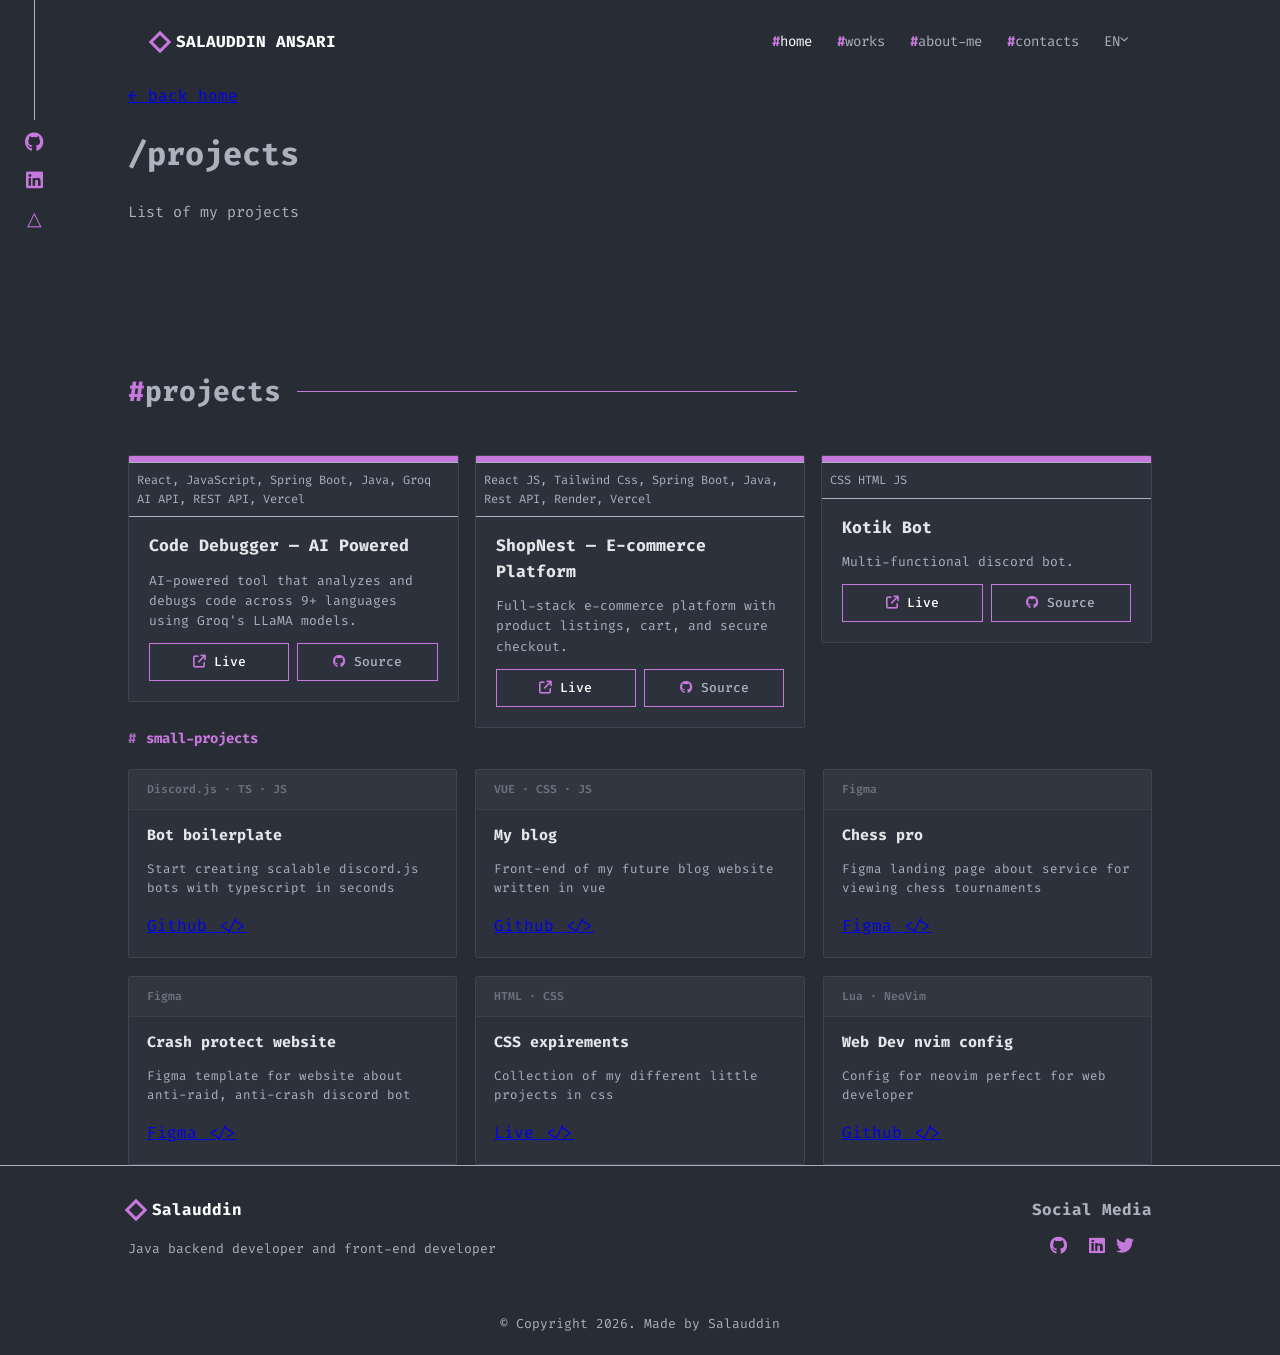
==== Projects.html @ 6e64a665 "Responsive design" ====
<!doctype html>
<html lang="en">

<head>
    <meta charset="UTF-8" />
    <meta name="viewport" content="width=device-width, initial-scale=1.0" />
    <meta name="description" content="Elias — web designer and front-end developer portfolio" />
    <title>Salauddin | Portfolio</title>
    <link rel="stylesheet" href="https://cdnjs.cloudflare.com/ajax/libs/font-awesome/6.5.1/css/all.min.css" />
    <link rel="stylesheet" href="styles.css" />
    <link rel="stylesheet" href="projects.css">
</head>

<body>
    <div class="social-rail" aria-label="Social links">
        <span></span>
        <a href="https://github.com/AnsariSalauddin" target="_blank" rel="noopener noreferrer" aria-label="GitHub"><i
                class="fa-brands fa-github"></i></a>
        <a href="https://linkedin.com/in/salauddin-ansari-560468238" target="_blank" rel="noopener noreferrer"
            aria-label="LinkedIn"><i class="fa-brands fa-linkedin"></i></a>
        <a href="#" aria-label="Figma">△</a>
    </div>
    <header class="site-header">
        <a class="brand" href="#home"><i></i>SALAUDDIN ANSARI</a>
        <button class="menu-toggle" aria-expanded="false" aria-controls="menu">
            ☰
        </button>
        <nav id="menu">
            <a class="active" href="index.html#home"><b>#</b>home</a><a href="Projects.html#works"><b>#</b>works</a><a
                href="index.html#about"><b>#</b>about-me</a><a href="index.html#contacts"><b>#</b>contacts</a><a
                href="index.html#home">EN⌄</a>
        </nav>
    </header>
    <main id="home">
        <div class="wrap breadcrumb">
            <a href="index.html" class="back-link">&larr; back home</a>
            <h1><span class="slash">/</span>projects</h1>
            <p>List of my projects</p>
        </div>
        <section id="works" class="wrap section">
            <div class="section-heading">
                <h2><b>#</b>projects</h2>
                <span></span>
                <!-- <a href="projects.html">View all ~~&gt;</a> -->
            </div>
            <div class="projects">
                <article class="card">
                    <div class="card-top project-one"></div>
                    <p class="tags">React, JavaScript, Spring Boot, Java, Groq AI API, REST API, Vercel</p>
                    <div class="card-body">
                        <h3>Code Debugger — AI Powered</h3>
                        <p>AI-powered tool that analyzes and debugs code across 9+ languages using Groq's LLaMA models.
                        </p>
                        <div class="card-buttons">
                            <a class="button" href="https://code-debugger-frontend-beige.vercel.app/" target="_blank"
                                rel="noopener noreferrer"><i class="fa-solid fa-arrow-up-right-from-square"></i>
                                Live</a>
                            <a class="button secondary" href="https://github.com/yourusername/code-debugger"
                                target="_blank" rel="noopener noreferrer"><i class="fa-brands fa-github"></i> Source</a>
                        </div>
                    </div>
                </article>
                <article class="card">
                    <div class="card-top project-two"></div>
                    <p class="tags">React JS, Tailwind Css, Spring Boot, Java, Rest API, Render, Vercel</p>
                    <div class="card-body">
                        <h3>ShopNest — E-commerce Platform</h3>
                        <p>Full-stack e-commerce platform with product listings, cart, and secure checkout.</p>
                        <div class="card-buttons">
                            <a class="button" href="https://shopnest-frontend-rho.vercel.app/" target="_blank"
                                rel="noopener noreferrer"><i class="fa-solid fa-arrow-up-right-from-square"></i>
                                Live</a>
                            <a class="button secondary" href="https://github.com/yourusername/code-debugger"
                                target="_blank" rel="noopener noreferrer"><i class="fa-brands fa-github"></i> Source</a>
                        </div>
                    </div>
                </article>
                <article class="card">
                    <div class="card-top project-three"></div>
                    <p class="tags">CSS HTML JS</p>
                    <div class="card-body">
                        <h3>Kotik Bot</h3>
                        <p>Multi-functional discord bot.</p>
                        <div class="card-buttons">
                            <a class="button" href="https://shopnest-frontend-rho.vercel.app/" target="_blank"
                                rel="noopener noreferrer"><i class="fa-solid fa-arrow-up-right-from-square"></i>
                                Live</a>
                            <a class="button secondary" href="https://github.com/yourusername/code-debugger"
                                target="_blank" rel="noopener noreferrer"><i class="fa-brands fa-github"></i> Source</a>
                        </div>
                    </div>
                </article>
            </div>
            <span class="subhead"><span class="hash">#</span>small-projects</span>
            <div class="project-grid small">
                <div class="card compact">
                    <div class="card-media">Discord.js &middot; TS &middot; JS</div>
                    <div class="card-body">
                        <h3>Bot boilerplate</h3>
                        <p>Start creating scalable discord.js bots with typescript in seconds</p>
                        <div class="card-actions"><a href="#" class="btn small ghost">Github &lt;/&gt;</a></div>
                    </div>
                </div>
                <div class="card compact">
                    <div class="card-media">VUE &middot; CSS &middot; JS</div>
                    <div class="card-body">
                        <h3>My blog</h3>
                        <p>Front-end of my future blog website written in vue</p>
                        <div class="card-actions"><a href="#" class="btn small ghost">Github &lt;/&gt;</a></div>
                    </div>
                </div>
                <div class="card compact">
                    <div class="card-media">Figma</div>
                    <div class="card-body">
                        <h3>Chess pro</h3>
                        <p>Figma landing page about service for viewing chess tournaments</p>
                        <div class="card-actions"><a href="#" class="btn small ghost">Figma &lt;/&gt;</a></div>
                    </div>
                </div>
                <div class="card compact">
                    <div class="card-media">Figma</div>
                    <div class="card-body">
                        <h3>Crash protect website</h3>
                        <p>Figma template for website about anti-raid, anti-crash discord bot</p>
                        <div class="card-actions"><a href="#" class="btn small ghost">Figma &lt;/&gt;</a></div>
                    </div>
                </div>
                <div class="card compact">
                    <div class="card-media">HTML &middot; CSS</div>
                    <div class="card-body">
                        <h3>CSS expirements</h3>
                        <p>Collection of my different little projects in css</p>
                        <div class="card-actions"><a href="#" class="btn small">Live &lt;/&gt;</a></div>
                    </div>
                </div>
                <div class="card compact">
                    <div class="card-media">Lua &middot; NeoVim</div>
                    <div class="card-body">
                        <h3>Web Dev nvim config</h3>
                        <p>Config for neovim perfect for web developer</p>
                        <div class="card-actions"><a href="#" class="btn small ghost">Github &lt;/&gt;</a></div>
                    </div>
                </div>
            </div>
        </section>
    </main>
    <footer>
        <div class="wrap footer-grid">
            <div class="footer-grid-inner">
                <div>
                    <a class="brand" href="#home"><i></i>Salauddin</a>
                    <!-- <a class="email" href="mailto:salauddinansari07457@gmail.com">salauddinansari07457@gmail.com</a> -->
                    <p>Java backend developer and front-end developer</p>
                </div>

                <div>
                    <h3>Social Media</h3>
                    <p class="media" style="font-size: large; margin: 10px;">
                        <a href="https://github.com/AnsariSalauddin" target="_blank" rel="noopener noreferrer"
                            aria-label="GitHub"><i class="fa-brands fa-github"></i></a>&nbsp;
                        <a href="https://linkedin.com/in/salauddin-ansari-560468238" target="_blank"
                            rel="noopener noreferrer" aria-label="LinkedIn"><i class="fa-brands fa-linkedin"></i></a>
                        <a href="https://linkedin.com/in/salauddin-ansari-560468238" target="_blank"
                            rel="noopener noreferrer" aria-label="LinkedIn"><i class="fa-brands fa-twitter"></i></a>
                    </p>
                </div>
            </div>
            <p class="copyright">© Copyright 2026. Made by Salauddin</p>
        </div>
    </footer>
    <script src="script.js"></script>
</body>

</html>
---- styles.css ----
@import url("https://fonts.googleapis.com/css2?family=Fira+Code:wght@400;500;600;700&display=swap");
:root {
  --bg: #282c33;
  --muted: #abb2bf;
  --text: #fff;
  --accent: #c778dd;
  --line: #abb2bf55;
}
* {
  box-sizing: border-box;
}
html {
  scroll-behavior: smooth;
}
body {
  margin: 0;
  background: var(--bg);
  color: var(--text);
  font:
    16px/1.55 "Fira Code",
    monospace;
  overflow-x: hidden;
}
.wrap {
  width: min(1024px, calc(100% - 48px));
  margin: auto;
}
.site-header {
  height: 84px;
  max-width: 1024px;
  margin: auto;
  display: flex;
  align-items: center;
  justify-content: space-between;
  padding: 0 24px;
}
.brand {
  font-weight: 700;
  color: #fff;
  text-decoration: none;
  display: inline-flex;
  gap: 8px;
  align-items: center;
  white-space: nowrap;
}
.brand i,
.logo-box i {
  width: 16px;
  height: 16px;
  border: 3px solid var(--accent);
  display: inline-block;
  transform: rotate(45deg);
  flex-shrink: 0;
}
nav {
  display: flex;
  gap: 25px;
  align-items: center;
}
nav a {
  color: var(--muted);
  text-decoration: none;
  font-size: 14px;
}
nav b,
.section-heading b {
  color: var(--accent);
}
nav .active,
nav a:hover {
  color: #fff;
}
.menu-toggle {
  display: none;
  background: none;
  border: 0;
  color: #fff;
  font-size: 24px;
  cursor: pointer;
  line-height: 1;
  padding: 4px 8px;
}
.social-rail {
  position: fixed;
  z-index: 2;
  top: 0;
  left: 25px;
  display: flex;
  flex-direction: column;
  align-items: center;
  color: var(--muted);
  gap: 8px;
}
.social-rail span {
  height: 120px;
  border-left: 1px solid var(--muted);
}
.social-rail a {
  color: var(--muted);
  text-decoration: none;
}
.social-rail a {
  color: var(--accent);
  font-size: larger;
}
.hero {
  min-height: 430px;
  display: grid;
  grid-template-columns: 1.05fr 0.95fr;
  align-items: center;
  gap: 30px;
  padding-top: 20px;
}
.hero h1 {
  font-size: clamp(22px, 3.2vw, 31px);
  line-height: 1.45;
  margin: 0 0 26px;
}
.hero em {
  font-style: normal;
  color: var(--accent);
}
p {
  color: var(--muted);
  font-size: 15px;
}
.button {
  border: 1px solid var(--accent);
  color: #fff;
  text-decoration: none;
  padding: 8px 16px;
  display: inline-block;
  font-size: 14px;
  font-weight: 500;
}
.button i {
  color: var(--accent);
}
.button:hover {
  background: #c778dd22;
}
.hero-art {
  height: 315px;
  position: relative;
  overflow: visible;
  max-width: 460px;
  width: 100%;
  justify-self: end;
}
.person {
  position: absolute;
  width: min(453px, 90%);
  height: 386px;
  aspect-ratio: 368 / 308;
  right: 0;
  bottom: 0;
  filter: grayscale(0.55) contrast(1.15) brightness(0.9);
  display: block;
}
.logo-box {
  position: absolute;
  top: 63px;
  left: 18px;
  border: 1px solid var(--accent);
  width: 80px;
  height: 80px;
  display: grid;
  place-items: center;
}
.dot-grid,
.dots {
  background-image: radial-gradient(var(--muted) 1px, transparent 1px);
  background-size: 13px 13px;
  width: 70px;
  height: 70px;
  position: absolute;
  right: -12px;
  top: 353px;
  bottom: 20px;
      width: 89px;
    height: 89px;
}
.current {
  position: absolute;
  left: 62px;
  bottom: 7px;
  transform: translateY(100%);
  border: 1px solid var(--muted);
  padding: 4px  12px;
  color: var(--muted);
  font-size: 14px;
  background: var(--bg);
  width: min(366px, 100%);
  z-index: 1;
}
.current span {
  color: var(--accent);
}
.current a {
  color: #fff;
}
.quote {
  margin-top: 65px;
  text-align: center;
  border: 1px solid var(--muted);
  position: relative;
  padding: 27px 40px;
  width: min(710px, calc(100% - 48px));
}
.quote blockquote {
  margin: 0;
  font-size: clamp(16px, 2.4vw, 20px);
}
.quote cite {
  display: block;
  position: absolute;
  right: -1px;
  bottom: -49px;
  border: 1px solid var(--muted);
  padding: 8px 13px;
  font-style: normal;
  font-size: 14px;
  background: var(--bg);
  white-space: nowrap;
}
.section {
  margin-top: 145px;
}
.section-heading {
  display: flex;
  align-items: center;
  gap: 16px;
  margin-bottom: 42px;
  flex-wrap: wrap;
}
.section-heading h2 {
  margin: 0;
  font-size: clamp(22px, 3vw, 28px);
}
.section-heading span {
  height: 1px;
  flex: 1;
  max-width: 500px;
  background: var(--accent);
  min-width: 24px;
}
.section-heading a {
  font-size: 14px;
  color: #fff;
  text-decoration: none;
  margin-left: auto;
}
.project-image {
  height: 175px;
  display: grid;
  place-items: center;
  overflow: hidden;
}
.project-image span {
  font-size: 45px;
  font-weight: 700;
}
.card h3,
.skill-cards h3,
aside h3,
footer h3 {
  margin: 0;
  font-size: 16px;
}
.skills {
  background: #20242a;
  padding: 60px 0;
}
.skills-grid {
  display: grid;
  grid-template-columns: 1fr 1.3fr;
  gap: 60px;
}
.shapes {
  height: 220px;
  position: relative;
}
.shapes i {
  position: absolute;
  border: 1px solid var(--muted);
  width: 52px;
  height: 52px;
}
.shapes i:nth-child(1) {
  left: 38px;
  top: 10px;
}
.shapes i:nth-child(2) {
  left: 115px;
  top: 50px;
  border-color: var(--accent);
  border-radius: 50%;
}
.shapes i:nth-child(3) {
  left: 190px;
  top: 20px;
  transform: rotate(45deg);
}
.shapes i:nth-child(4) {
  left: 75px;
  top: 145px;
  width: 88px;
  height: 45px;
}
.skill-cards {
  display: grid;
  grid-template-columns: repeat(3, 1fr);
  align-content: start;
  gap: 14px;
}
.skill-cards article {
  border: 1px solid var(--muted);
}
.skill-cards h3 {
  border-bottom: 1px solid var(--muted);
  padding: 7px 10px;
}
.skill-cards p {
  margin: 0;
  padding: 7px 10px;
  font-size: 12px;
}
.skill-cards article:nth-child(3) {
  grid-row: span 2;
}
.about {
  display: grid;
  grid-template-columns: 1.1fr 0.9fr;
  gap: 75px;
}
.about-copy p {
  max-width: 510px;
}
.about-art {
  min-height: 360px;
  position: relative;
}
.about-art .small {
  right: 30px;
  width: 190px;
  height: 290px;
}
.about-art .dots {
  left: 30px;
  right: auto;
  top: 90px;
}
.contacts {
  display: grid;
  grid-template-columns: 1fr 310px;
  gap: 65px;
  margin-bottom: 100px;
}
.contacts p {
  max-width: 530px;
}
.contacts aside {
  border: 1px solid var(--muted);
  padding: 15px;
  height: max-content;
  margin-top: 21px;
}
.contacts aside a {
  display: block;
  color: var(--muted);
  text-decoration: none;
  margin-top: 12px;
  font-size: 13px;
  word-break: break-word;
}
footer {
  border-top: 1px solid var(--muted);
  padding-top: 32px;
}
.footer-grid {
  display: flex;
  justify-content: space-between;
  flex-direction: column;
}
.footer-grid-inner {
  display: flex;
  justify-content: space-between;
  flex-wrap: wrap;
  gap: 24px;
}
.email {
  color: var(--muted);
  font-size: 13px;
  margin-left: 18px;
  text-decoration: none;
}
.footer-grid p {
  font-size: 13px;
}
.media {
  font-size: large;
  text-align: center;
}
.media a i {
  color: var(--accent);
}
.copyright {
  text-align: center;
  margin: 42px 0 20px;
  font-size: 12px;
}

/* -------------- projects / cards -------------- */
.projects {
  display: grid;
  grid-template-columns: repeat(3, 1fr);
  gap: 16px;
  align-items: start;
}
.card {
  border: 1px solid var(--muted);
  display: flex;
  flex-direction: column;
  min-width: 0;
}
.card-top {
  height: 6px;
  background: var(--accent);
}
.tags {
  border-top: 1px solid var(--muted);
  border-bottom: 1px solid var(--muted);
  padding: 8px;
  margin: 0;
  font-size: 12px;
  word-wrap: break-word;
}
.card-body {
  padding: 14px;
  display: flex;
  flex-direction: column;
  flex: 1;
}
.card-body p {
  margin: 8px 0 16px;
  font-size: 13px;
  flex: 1;
}
.card-buttons {
  display: flex;
  gap: 8px;
  flex-wrap: wrap;
}
.card-buttons .button {
  padding: 8px 12px;
  font-size: 13px;
  flex: 1;
  text-align: center;
  min-width: 110px;
}
.button.secondary {
  border-color: var(--accent);
  color: var(--muted);
}
.button.secondary:hover {
  background: #c778dd22;
  color: #fff;
}
.media a {
  color: var(--muted);
  text-decoration: none;
  transition: color 0.25s ease;
}
.skill-cards h3 i {
  color: var(--accent);
  margin-right: 8px;
  font-size: 14px;
}
.Message-Icon-Color a i {
  color: var(--accent);
  margin-right: 8px;
  font-size: 14px;
}

/* about section art */
.person1 {
  position: absolute;
  width: min(299px, 80%);
  height: auto;
  aspect-ratio: 299 / 467;
  right: 0;
  bottom: 0;
  filter: grayscale(0.55) contrast(1.15) brightness(0.9);
  display: block;
}
.dot-grid-about-first {
  background-image: radial-gradient(var(--muted) 1px, transparent 1px);
  background-size: 13px 13px;
  width: 70px;
  height: 70px;
  position: absolute;
  right: 62%;
  top: 24%;
  z-index: 1;
}
.dot-grid-about-second {
  background-image: radial-gradient(var(--muted) 1px, transparent 1px);
  background-size: 13px 13px;
  width: 70px;
  height: 70px;
  position: absolute;
  right: 18%;
  top: 88%;
  z-index: 1;
}

/* -------------- tablet -------------- */
@media (max-width: 1024px) {
  .wrap {
    width: min(100% - 40px, 1024px);
  }
  .skill-cards {
    grid-template-columns: repeat(2, 1fr);
  }
  .skill-cards article:nth-child(3) {
    grid-row: auto;
  }
}

@media (max-width: 900px) {
  .projects {
    grid-template-columns: repeat(2, 1fr);
  }
}

/* -------------- mobile -------------- */
@media (max-width: 720px) {
  .social-rail {
    display: none;
  }
  .wrap {
    width: min(100% - 32px, 560px);
  }
  .site-header {
    padding: 0 16px;
    height: 70px;
    position: relative;
  }
  nav {
    display: none;
    position: absolute;
    z-index: 4;
    top: 70px;
    left: 0;
    right: 0;
    background: #20242a;
    padding: 20px;
    flex-direction: column;
    align-items: flex-start;
    border-bottom: 1px solid var(--line);
  }
  nav.open {
    display: flex;
  }
  .menu-toggle {
    display: block;
  }
  .hero,
  .about,
  .contacts,
  .skills-grid {
    grid-template-columns: 1fr;
  }
  .hero {
    padding-bottom: 44px; /* room for the "current" badge */
    text-align: left;
  }
  .hero h1 {
    font-size: 26px;
  }
  .hero-art {
    max-width: 400px;
    width: 100%;
    justify-self: center;
    height: min(315px, 78vw);
  }
  .section {
    margin-top: 95px;
  }
  .skill-cards {
    grid-template-columns: repeat(2, 1fr);
  }
  .projects {
    grid-template-columns: 1fr;
  }
  .about {
    gap: 25px;
  }
  .about-art {
    min-height: 270px;
  }
  .dot-grid-about-first {
    right: auto;
    left: 8px;
    top: 12px;
  }
  .dot-grid-about-second {
    right: 8px;
    top: auto;
    bottom: 8px;
  }
  .contacts {
    gap: 20px;
  }
  .footer-grid {
    gap: 20px;
  }
  .footer-grid-inner {
    flex-direction: column;
    gap: 24px;
  }
  .quote {
    margin-top: 15px;
    padding: 22px 24px;
  }
  .quote cite {
    position: static;
    display: inline-block;
    margin-top: 16px;
  }
  .section-heading h2 {
    font-size: 24px;
  }
  .person1 {
    position: absolute;
    width: min(299px, 60%);
    height: auto;
    aspect-ratio: 299 / 467;
    right: 0;
    bottom: 0;
    filter: grayscale(0.55) contrast(1.15) brightness(0.9);
    display: block;
  }
  .current {
    font-size: 13px;
    padding: 7px 10px;
    left: 35px;
  }
    .shapes {
    display: none;
  }
    .dot-grid {
    visibility: hidden;
  }
}

@media (max-width: 410px) {
  .skill-cards {
    grid-template-columns: 1fr;
  }
  .skill-cards article:nth-child(3) {
    grid-row: auto;
  }
  .email {
    display: block;
    margin: 10px 0;
  }
  .footer-grid {
    display: block;
  }
  .current {
    font-size: 13px;
    padding: 7px 10px;
    left: 14px;
  }
  .card-buttons .button {
    min-width: 100%;
  }
  .dot-grid {
    visibility: hidden;
  }
  .person1 {
    position: absolute;
    width: min(299px, 60%);
    height: auto;
    aspect-ratio: 299 / 467;
    right: 0;
    bottom: 0;
    filter: grayscale(0.55) contrast(1.15) brightness(0.9);
    display: block;
  }
  .shapes {
    display: none;
  }
}
---- projects.css ----
:root{
    --bg:#282c34;
    --bg-deep:#20232a;
    --surface:#2c313c;
    --surface-2:#31363f;
    --border:#3e4451;
    --border-soft:#3b4048;
    --text:#abb2bf;
    --text-dim:#6b7280;
    --text-bright:#e6e6ea;
    --purple:#c678dd;
    --purple-soft:rgba(198,120,221,.12);
    --green:#98c379;
    --cyan:#56b6c2;
    --red:#e06c75;
    --orange:#e5a668;
    --radius:2px;
    --maxw:1180px;
  }
.subhead{
    color:var(--purple);font-size:14px;font-weight:700;margin:44px 0 20px;
    display:flex;align-items:center;gap:10px;
  }
  .subhead .hash{opacity:.8;}
  .subhead:first-of-type{margin-top:0;}
  .project-grid{
    display:grid;grid-template-columns:repeat(3,1fr);gap:22px;
  }
  .project-grid.two{grid-template-columns:repeat(2,1fr);}
  .card{
    border:1px solid var(--border);border-radius:var(--radius);
    background:var(--surface);overflow:hidden;
    display:flex;flex-direction:column;
    transition:border-color .15s ease, transform .15s ease;
  }
  .card:hover{border-color:var(--purple);transform:translateY(-3px);}
  .card-media{
    height:150px;position:relative;display:flex;align-items:center;padding:0 22px;
    font-weight:800;font-size:22px;color:#fff;overflow:hidden;
  }
  .card-body{padding:16px 20px 20px;display:flex;flex-direction:column;gap:12px;flex:1;}
  .stack{color:var(--text-dim);font-size:11.5px;letter-spacing:.03em;border-bottom:1px solid var(--border-soft);padding-bottom:12px;}
  .card-body h3{margin:0;color:var(--text-bright);font-size:16.5px;}
  .card-body p{margin:0;color:var(--text);font-size:13px;flex:1;}
  .card-actions{display:flex;gap:10px;margin-top:4px;}

  .cm-chertnodes{background:linear-gradient(120deg,#3a1f16,#1c1c1c 60%);}
  .cm-chertnodes b{color:var(--orange);}
  .cm-protectx{background:#101913;border-bottom:2px solid var(--green);}
  .cm-protectx b{color:var(--green);}
  .cm-kahoot{background:#5b21b6;}
  .cm-kotik{background:#111;}
  .cm-portfolio{background:linear-gradient(150deg,#1c1f26,#0d0e11);}
  .cm-blog{background:#1e2530;}
  .cm-chess{background:#20242c;}
  .cm-crash{background:#1c1710;}
  .cm-css{background:#141821;}
  .cm-nvim{background:#131313;}
  .cm-ooku{background:#101822;}
  .cm-school{background:#191024;}
  .tag-dot{width:7px;height:7px;border-radius:1px;background:var(--purple);display:inline-block;margin-right:8px;}

  /* small project rows (compact cards) */
  .project-grid.small{grid-template-columns:repeat(3,1fr);gap:18px;}
  .card.compact .card-media{height:40px;padding:10px 18px;font-size:11.5px;color:var(--text-dim);font-weight:600;background:var(--surface-2);border-bottom:1px solid var(--border-soft);}
  .card.compact .card-body{padding:14px 18px 18px;}
  .card.compact h3{font-size:15px;}
  .card.compact p{font-size:12.5px;}
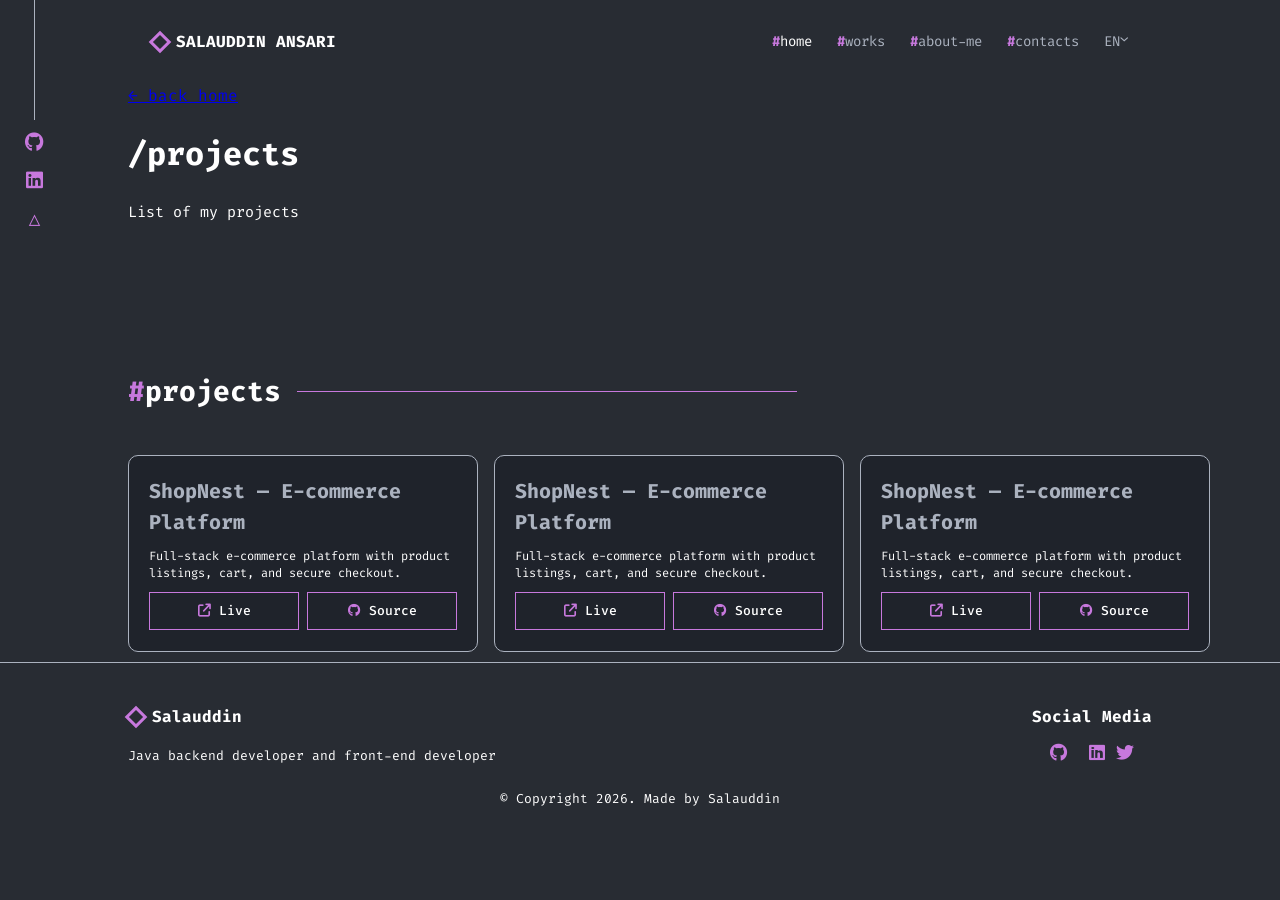
==== commit c1b1e217: "change card of project" ====
--- a/Projects.html
+++ b/Projects.html
@@ -43,14 +43,20 @@
                 <span></span>
                 <!-- <a href="projects.html">View all ~~&gt;</a> -->
             </div>
+            <!-- From Uiverse.io by D3OXY -->
             <div class="projects">
-                <article class="card">
-                    <div class="card-top project-one"></div>
-                    <p class="tags">React, JavaScript, Spring Boot, Java, Groq AI API, REST API, Vercel</p>
-                    <div class="card-body">
-                        <h3>Code Debugger — AI Powered</h3>
-                        <p>AI-powered tool that analyzes and debugs code across 9+ languages using Groq's LLaMA models.
-                        </p>
+                <div class="card">
+                    <!-- <svg viewBox="0 0 24 24" xmlns="http://www.w3.org/2000/svg">
+                        <path
+                            d="M20 5H4V19L13.2923 9.70649C13.6828 9.31595 14.3159 9.31591 14.7065 9.70641L20 15.0104V5ZM2 3.9934C2 3.44476 2.45531 3 2.9918 3H21.0082C21.556 3 22 3.44495 22 3.9934V20.0066C22 20.5552 21.5447 21 21.0082 21H2.9918C2.44405 21 2 20.5551 2 20.0066V3.9934ZM8 11C6.89543 11 6 10.1046 6 9C6 7.89543 6.89543 7 8 7C9.10457 7 10 7.89543 10 9C10 10.1046 9.10457 11 8 11Z">
+                        </path>
+                    </svg> -->
+                    <p class="projectTitleOuter">ShopNest — E-commerce Platform</p>
+                    <div class="card__content">
+                        <p class="card__title">ShopNest — E-commerce Platform</p>
+                        <p class="card__description">Full-stack e-commerce platform with product listings, cart, and
+                            secure
+                            checkout.</p>
                         <div class="card-buttons">
                             <a class="button" href="https://code-debugger-frontend-beige.vercel.app/" target="_blank"
                                 rel="noopener noreferrer"><i class="fa-solid fa-arrow-up-right-from-square"></i>
@@ -58,93 +64,57 @@
                             <a class="button secondary" href="https://github.com/yourusername/code-debugger"
                                 target="_blank" rel="noopener noreferrer"><i class="fa-brands fa-github"></i> Source</a>
                         </div>
+
                     </div>
-                </article>
-                <article class="card">
-                    <div class="card-top project-two"></div>
-                    <p class="tags">React JS, Tailwind Css, Spring Boot, Java, Rest API, Render, Vercel</p>
-                    <div class="card-body">
-                        <h3>ShopNest — E-commerce Platform</h3>
-                        <p>Full-stack e-commerce platform with product listings, cart, and secure checkout.</p>
+                </div>
+                                <div class="card">
+                    <!-- <svg viewBox="0 0 24 24" xmlns="http://www.w3.org/2000/svg">
+                        <path
+                            d="M20 5H4V19L13.2923 9.70649C13.6828 9.31595 14.3159 9.31591 14.7065 9.70641L20 15.0104V5ZM2 3.9934C2 3.44476 2.45531 3 2.9918 3H21.0082C21.556 3 22 3.44495 22 3.9934V20.0066C22 20.5552 21.5447 21 21.0082 21H2.9918C2.44405 21 2 20.5551 2 20.0066V3.9934ZM8 11C6.89543 11 6 10.1046 6 9C6 7.89543 6.89543 7 8 7C9.10457 7 10 7.89543 10 9C10 10.1046 9.10457 11 8 11Z">
+                        </path>
+                    </svg> -->
+                    <p class="projectTitleOuter">ShopNest — E-commerce Platform</p>
+                    <div class="card__content">
+                        <p class="card__title">ShopNest — E-commerce Platform</p>
+                        <p class="card__description">Full-stack e-commerce platform with product listings, cart, and
+                            secure
+                            checkout.</p>
                         <div class="card-buttons">
-                            <a class="button" href="https://shopnest-frontend-rho.vercel.app/" target="_blank"
+                            <a class="button" href="https://code-debugger-frontend-beige.vercel.app/" target="_blank"
                                 rel="noopener noreferrer"><i class="fa-solid fa-arrow-up-right-from-square"></i>
                                 Live</a>
                             <a class="button secondary" href="https://github.com/yourusername/code-debugger"
                                 target="_blank" rel="noopener noreferrer"><i class="fa-brands fa-github"></i> Source</a>
                         </div>
+
                     </div>
-                </article>
-                <article class="card">
-                    <div class="card-top project-three"></div>
-                    <p class="tags">CSS HTML JS</p>
-                    <div class="card-body">
-                        <h3>Kotik Bot</h3>
-                        <p>Multi-functional discord bot.</p>
+                </div>
+                                <div class="card">
+                    <!-- <svg viewBox="0 0 24 24" xmlns="http://www.w3.org/2000/svg">
+                        <path
+                            d="M20 5H4V19L13.2923 9.70649C13.6828 9.31595 14.3159 9.31591 14.7065 9.70641L20 15.0104V5ZM2 3.9934C2 3.44476 2.45531 3 2.9918 3H21.0082C21.556 3 22 3.44495 22 3.9934V20.0066C22 20.5552 21.5447 21 21.0082 21H2.9918C2.44405 21 2 20.5551 2 20.0066V3.9934ZM8 11C6.89543 11 6 10.1046 6 9C6 7.89543 6.89543 7 8 7C9.10457 7 10 7.89543 10 9C10 10.1046 9.10457 11 8 11Z">
+                        </path>
+                    </svg> -->
+                    <p class="projectTitleOuter">ShopNest — E-commerce Platform</p>
+                    <div class="card__content">
+                        <p class="card__title">ShopNest — E-commerce Platform</p>
+                        <p class="card__description">Full-stack e-commerce platform with product listings, cart, and
+                            secure
+                            checkout.</p>
                         <div class="card-buttons">
-                            <a class="button" href="https://shopnest-frontend-rho.vercel.app/" target="_blank"
+                            <a class="button" href="https://code-debugger-frontend-beige.vercel.app/" target="_blank"
                                 rel="noopener noreferrer"><i class="fa-solid fa-arrow-up-right-from-square"></i>
                                 Live</a>
                             <a class="button secondary" href="https://github.com/yourusername/code-debugger"
                                 target="_blank" rel="noopener noreferrer"><i class="fa-brands fa-github"></i> Source</a>
                         </div>
-                    </div>
-                </article>
-            </div>
-            <span class="subhead"><span class="hash">#</span>small-projects</span>
-            <div class="project-grid small">
-                <div class="card compact">
-                    <div class="card-media">Discord.js &middot; TS &middot; JS</div>
-                    <div class="card-body">
-                        <h3>Bot boilerplate</h3>
-                        <p>Start creating scalable discord.js bots with typescript in seconds</p>
-                        <div class="card-actions"><a href="#" class="btn small ghost">Github &lt;/&gt;</a></div>
-                    </div>
-                </div>
-                <div class="card compact">
-                    <div class="card-media">VUE &middot; CSS &middot; JS</div>
-                    <div class="card-body">
-                        <h3>My blog</h3>
-                        <p>Front-end of my future blog website written in vue</p>
-                        <div class="card-actions"><a href="#" class="btn small ghost">Github &lt;/&gt;</a></div>
-                    </div>
-                </div>
-                <div class="card compact">
-                    <div class="card-media">Figma</div>
-                    <div class="card-body">
-                        <h3>Chess pro</h3>
-                        <p>Figma landing page about service for viewing chess tournaments</p>
-                        <div class="card-actions"><a href="#" class="btn small ghost">Figma &lt;/&gt;</a></div>
-                    </div>
-                </div>
-                <div class="card compact">
-                    <div class="card-media">Figma</div>
-                    <div class="card-body">
-                        <h3>Crash protect website</h3>
-                        <p>Figma template for website about anti-raid, anti-crash discord bot</p>
-                        <div class="card-actions"><a href="#" class="btn small ghost">Figma &lt;/&gt;</a></div>
-                    </div>
-                </div>
-                <div class="card compact">
-                    <div class="card-media">HTML &middot; CSS</div>
-                    <div class="card-body">
-                        <h3>CSS expirements</h3>
-                        <p>Collection of my different little projects in css</p>
-                        <div class="card-actions"><a href="#" class="btn small">Live &lt;/&gt;</a></div>
-                    </div>
-                </div>
-                <div class="card compact">
-                    <div class="card-media">Lua &middot; NeoVim</div>
-                    <div class="card-body">
-                        <h3>Web Dev nvim config</h3>
-                        <p>Config for neovim perfect for web developer</p>
-                        <div class="card-actions"><a href="#" class="btn small ghost">Github &lt;/&gt;</a></div>
+
                     </div>
                 </div>
             </div>
         </section>
     </main>
-    <footer>
+    <footer style="margin-top: 10px;">
         <div class="wrap footer-grid">
             <div class="footer-grid-inner">
                 <div>
--- a/styles.css
+++ b/styles.css
@@ -121,7 +121,7 @@
   color: var(--accent);
 }
 p {
-  color: var(--muted);
+  /* color: var(--muted); */
   font-size: 15px;
 }
 .button {
@@ -381,6 +381,7 @@
   display: flex;
   justify-content: space-between;
   flex-direction: column;
+  margin-top: 10px;
 }
 .footer-grid-inner {
   display: flex;
@@ -408,6 +409,7 @@
   text-align: center;
   margin: 42px 0 20px;
   font-size: 12px;
+  margin-top: 10px;
 }
 
 /* -------------- projects / cards -------------- */
@@ -457,10 +459,11 @@
   flex: 1;
   text-align: center;
   min-width: 110px;
+  
 }
 .button.secondary {
   border-color: var(--accent);
-  color: var(--muted);
+  color: var(--text);
 }
 .button.secondary:hover {
   background: #c778dd22;
@@ -618,6 +621,7 @@
   .footer-grid-inner {
     flex-direction: column;
     gap: 24px;
+    margin-top: -8px;
   }
   .quote {
     margin-top: 15px;
@@ -693,3 +697,91 @@
     display: none;
   }
 }
+
+
+/* From Uiverse.io by D3OXY */
+.card {
+  position: relative;
+  width: 350px;
+  aspect-ratio: 16/9;
+  background-color: #1f232b;
+  border-radius: 10px;
+  border: 1px solid var(--muted);
+  display: flex;
+  align-items: center;
+  justify-content: center;
+  overflow: hidden;
+  perspective: 1000px;
+  transition: all 0.6s cubic-bezier(0.175, 0.885, 0.32, 1.275);
+  
+}
+
+.card svg {
+  width: 48px;
+  fill: #333;
+  transition: all 0.6s cubic-bezier(0.175, 0.885, 0.32, 1.275);
+}
+
+.card__image {
+  width: 100%;
+  height: 100%;
+}
+
+.card:hover {
+  transform: scale(1.05);
+  box-shadow: 0 8px 16px rgba(255, 255, 255, 0.2);
+}
+
+.card__content {
+  position: absolute;
+  top: 0;
+  left: 0;
+  width: 100%;
+  height: 100%;
+  padding: 20px;
+  box-sizing: border-box;
+  /* background-color: #f2f2f2; */
+  background-color: var(#808080);
+  /* transform: rotateX(-90deg); */
+  transform-origin: bottom;
+  transition: all 0.6s cubic-bezier(0.175, 0.885, 0.32, 1.275);
+  padding-bottom: 10px;
+}
+
+
+.projectTitleOuter {
+  margin: auto;
+  font-size: x-large;
+  text-align: center;
+  color: var(--muted);
+
+}
+.card__title {
+  margin: 0;
+  font-size: 20px;
+  font-weight: 700;
+  /* color: var(--muted); */
+}
+
+
+.projectTitleOuter{
+  display: none;
+}
+
+.card__description {
+  margin: 10px 0 10px;
+  font-size: 12px;
+  color: var(--muted);
+  line-height: 1.4;
+}
+
+.card__button {
+  padding: 15px;
+  border-radius: 8px;
+  border: 1px solid var(--accent);
+}
+
+.secondary {
+  color: var(--accent);
+  border: 1px solid var(--accent);
+}
--- a/projects.css
+++ b/projects.css
@@ -1,68 +1,122 @@
-  :root{
-    --bg:#282c34;
-    --bg-deep:#20232a;
-    --surface:#2c313c;
-    --surface-2:#31363f;
-    --border:#3e4451;
-    --border-soft:#3b4048;
-    --text:#abb2bf;
-    --text-dim:#6b7280;
-    --text-bright:#e6e6ea;
-    --purple:#c678dd;
-    --purple-soft:rgba(198,120,221,.12);
-    --green:#98c379;
-    --cyan:#56b6c2;
-    --red:#e06c75;
-    --orange:#e5a668;
-    --radius:2px;
-    --maxw:1180px;
-  }
-.subhead{
-    color:var(--purple);font-size:14px;font-weight:700;margin:44px 0 20px;
-    display:flex;align-items:center;gap:10px;
-  }
-  .subhead .hash{opacity:.8;}
-  .subhead:first-of-type{margin-top:0;}
-  .project-grid{
-    display:grid;grid-template-columns:repeat(3,1fr);gap:22px;
-  }
-  .project-grid.two{grid-template-columns:repeat(2,1fr);}
-  .card{
-    border:1px solid var(--border);border-radius:var(--radius);
-    background:var(--surface);overflow:hidden;
-    display:flex;flex-direction:column;
-    transition:border-color .15s ease, transform .15s ease;
-  }
-  .card:hover{border-color:var(--purple);transform:translateY(-3px);}
-  .card-media{
-    height:150px;position:relative;display:flex;align-items:center;padding:0 22px;
-    font-weight:800;font-size:22px;color:#fff;overflow:hidden;
-  }
-  .card-body{padding:16px 20px 20px;display:flex;flex-direction:column;gap:12px;flex:1;}
-  .stack{color:var(--text-dim);font-size:11.5px;letter-spacing:.03em;border-bottom:1px solid var(--border-soft);padding-bottom:12px;}
-  .card-body h3{margin:0;color:var(--text-bright);font-size:16.5px;}
-  .card-body p{margin:0;color:var(--text);font-size:13px;flex:1;}
-  .card-actions{display:flex;gap:10px;margin-top:4px;}
+@import url("https://fonts.googleapis.com/css2?family=Fira+Code:wght@400;500;600;700&display=swap");
+:root {
+  --bg: #282c33;
+  --muted: #abb2bf;
+  --text: #fff;
+  --accent: #c778dd;
+  --line: #abb2bf55;
+  --gray:#A9A9A9
+}
+* {
+  box-sizing: border-box;
+}
+html {
+  scroll-behavior: smooth;
+}
 
-  .cm-chertnodes{background:linear-gradient(120deg,#3a1f16,#1c1c1c 60%);}
-  .cm-chertnodes b{color:var(--orange);}
-  .cm-protectx{background:#101913;border-bottom:2px solid var(--green);}
-  .cm-protectx b{color:var(--green);}
-  .cm-kahoot{background:#5b21b6;}
-  .cm-kotik{background:#111;}
-  .cm-portfolio{background:linear-gradient(150deg,#1c1f26,#0d0e11);}
-  .cm-blog{background:#1e2530;}
-  .cm-chess{background:#20242c;}
-  .cm-crash{background:#1c1710;}
-  .cm-css{background:#141821;}
-  .cm-nvim{background:#131313;}
-  .cm-ooku{background:#101822;}
-  .cm-school{background:#191024;}
-  .tag-dot{width:7px;height:7px;border-radius:1px;background:var(--purple);display:inline-block;margin-right:8px;}
 
-  /* small project rows (compact cards) */
-  .project-grid.small{grid-template-columns:repeat(3,1fr);gap:18px;}
-  .card.compact .card-media{height:40px;padding:10px 18px;font-size:11.5px;color:var(--text-dim);font-weight:600;background:var(--surface-2);border-bottom:1px solid var(--border-soft);}
-  .card.compact .card-body{padding:14px 18px 18px;}
-  .card.compact h3{font-size:15px;}
-  .card.compact p{font-size:12.5px;}+
+/* From Uiverse.io by D3OXY */
+.card {
+  position: relative;
+  width: 350px;
+  aspect-ratio: 16/9;
+  background-color: #1f232b;
+  border-radius: 10px;
+  border: 1px solid var(--muted);
+  display: flex;
+  align-items: center;
+  justify-content: center;
+  overflow: hidden;
+  perspective: 1000px;
+  /* box-shadow: 0 0 0 5px #ffffff80; */
+  transition: all 0.6s cubic-bezier(0.175, 0.885, 0.32, 1.275);
+  /* border-color: var(--accent); */
+  
+}
+
+.card svg {
+  width: 48px;
+  fill: #333;
+  transition: all 0.6s cubic-bezier(0.175, 0.885, 0.32, 1.275);
+}
+
+.card__image {
+  width: 100%;
+  height: 100%;
+}
+
+.card:hover {
+  transform: scale(1.05);
+  box-shadow: 0 8px 16px rgba(255, 255, 255, 0.2);
+}
+
+.card__content {
+  position: absolute;
+  top: 0;
+  left: 0;
+  width: 100%;
+  height: 100%;
+  padding: 20px;
+  box-sizing: border-box;
+  /* background-color: #f2f2f2; */
+  background-color: var(#808080);
+  /* transform: rotateX(-90deg); */
+  transform-origin: bottom;
+  transition: all 0.6s cubic-bezier(0.175, 0.885, 0.32, 1.275);
+  padding-bottom: 10px;
+}
+
+/* .card:hover .card__content {
+  transform: rotateX(0deg);
+} */
+
+.projectTitleOuter {
+  margin: auto;
+  font-size: x-large;
+  text-align: center;
+  color: var(--muted);
+
+}
+.card__title {
+  margin: 0;
+  font-size: 20px;
+  /* color: wheat; */
+  font-weight: 700;
+  color: var(--muted);
+}
+
+/* .card:hover svg {
+  scale: 0;
+} */
+
+/* .card:hover .projectTitleOuter{
+  visibility: hidden;
+} */
+
+.projectTitleOuter{
+  display: none;
+}
+
+.card__description {
+  margin: 10px 0 10px;
+  font-size: 12px;
+  color: var(--text);
+  line-height: 1.4;
+}
+
+.card__button {
+  padding: 15px;
+  border-radius: 8px;
+  /* background: #777; */
+  border: 1px solid var(--accent);
+  color: var(--accent);
+  /* margin-bottom: 10px; */
+}
+
+.secondary {
+  /* background: transparent; */
+  color: var(--accent);
+  border: 1px solid var(--accent);
+  /* margin-bottom: 10px; */
+}
